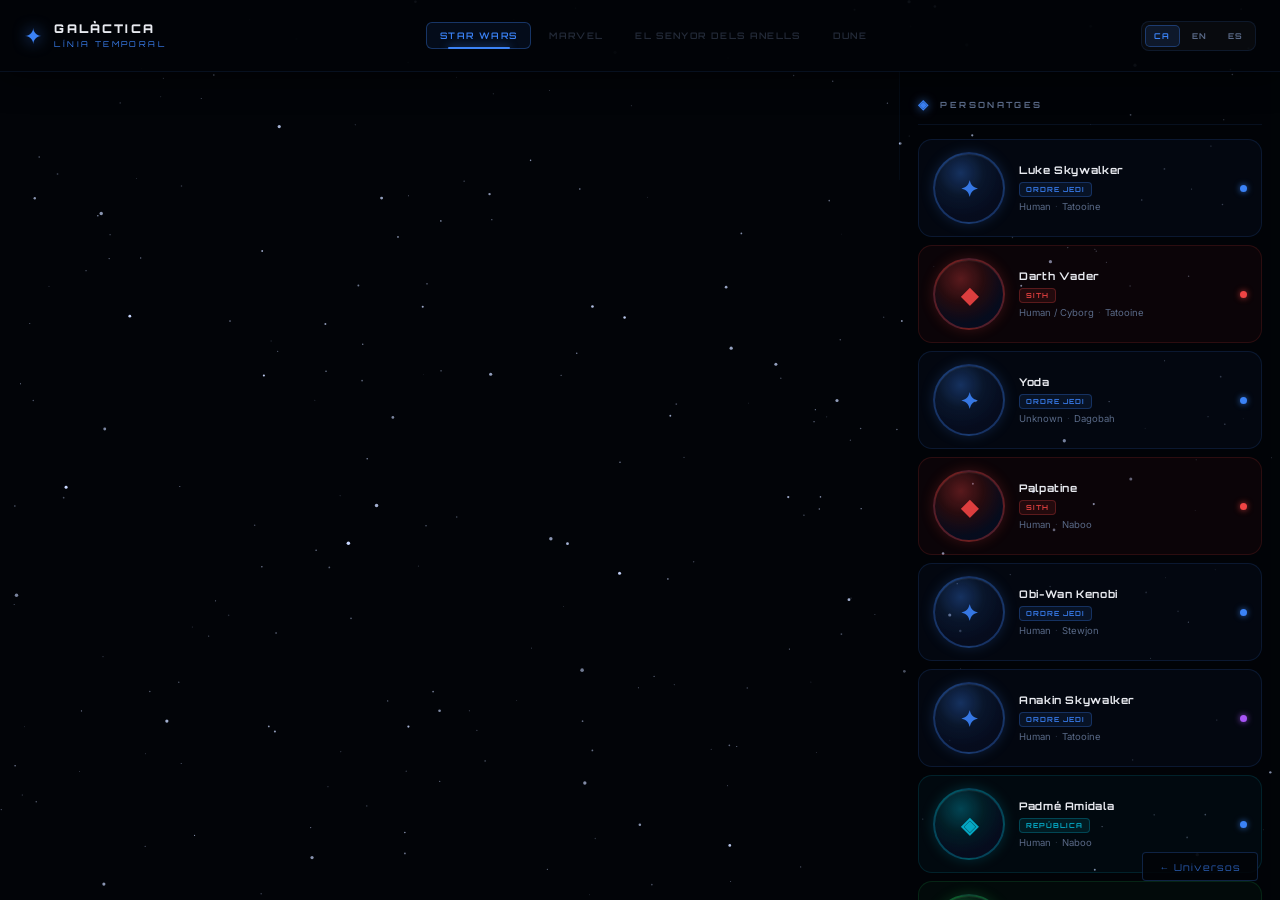
==== star-wars.html @ bd24e584 "Deploy static site with clean repo structure Co-Authored-By: Claude Sonnet 4.6 <noreply@anthropic.co" ====
<!DOCTYPE html>
<html lang="ca">
<head>
  <meta charset="UTF-8" />
  <meta name="viewport" content="width=device-width, initial-scale=1.0" />
  <title>Galàctica — Línia Temporal</title>
  <link rel="preconnect" href="https://fonts.googleapis.com" />
  <link rel="preconnect" href="https://fonts.gstatic.com" crossorigin />
  <link href="https://fonts.googleapis.com/css2?family=Orbitron:wght@400;600;700;900&family=Inter:wght@300;400;500;600&display=swap" rel="stylesheet" />
  <script src="https://cdn.jsdelivr.net/npm/gsap@3.12.5/dist/gsap.min.js"></script>
  <script src="https://cdn.jsdelivr.net/npm/gsap@3.12.5/dist/ScrollTrigger.min.js"></script>
  <link rel="stylesheet" href="styles.css" />
</head>
<body>

  <canvas id="starfield"></canvas>

  <header class="app-header">
    <div class="app-header-inner">
      <div class="app-logo">
        <span class="logo-icon">✦</span>
        <span class="logo-text" id="logoText">GALÀCTICA<br><span class="logo-sub" id="logoSub">LÍNIA TEMPORAL</span></span>
      </div>
      <nav class="tabs-nav" id="tabsNav"></nav>
      <div class="header-controls">
        <div class="lang-switcher" id="langSwitcher"></div>
      </div>
    </div>
  </header>

  <div class="app-layout">

    <main class="timeline-section" id="timelineSection">
      <div class="timeline-wrap" id="timelineWrap"></div>
    </main>

    <aside class="chars-sidebar" id="charsSidebar">
      <h2 class="sidebar-label">
        <span class="sidebar-label-icon">◈</span>
        <span data-i18n="charSectionLabel">Personatges</span>
      </h2>
      <div class="chars-grid" id="characterStrip"></div>
      <p class="char-hint" data-i18n="charHint">Clica un personatge per veure la seva fitxa</p>
    </aside>

  </div>

  <!-- Coming soon overlay -->
  <div class="coming-soon-overlay" id="comingSoonOverlay" style="display:none">
    <div class="coming-soon-inner">
      <div class="death-star-spinner">
        <div class="ds-ring"></div>
        <div class="ds-core"></div>
        <div class="ds-equator"></div>
      </div>
      <p class="coming-soon-text" data-i18n="comingSoon">AVIAT</p>
      <p class="coming-soon-sub" data-i18n="comingSoonSub">Aquest univers encara s'està cartografiant</p>
    </div>
  </div>

  <!-- Character modal -->
  <div class="char-modal" id="charModal" role="dialog" aria-modal="true" aria-label="Character profile">
    <div class="char-modal-inner" id="charModalInner">
      <button class="char-modal-close" id="charModalClose" aria-label="Close">✕</button>
      <div class="char-modal-image" id="charModalImg"></div>
      <div class="char-modal-content">
        <span class="char-modal-faction-badge" id="charModalFaction"></span>
        <h2 class="char-modal-name" id="charModalName"></h2>
        <div class="char-modal-meta">
          <div class="char-modal-meta-item">
            <span class="meta-label" data-i18n="speciesLabel">Espècie</span>
            <span class="meta-value" id="charModalSpecies"></span>
          </div>
          <div class="char-modal-meta-item">
            <span class="meta-label" data-i18n="homeworldLabel">Planeta natal</span>
            <span class="meta-value" id="charModalHomeworld"></span>
          </div>
          <div class="char-modal-meta-item">
            <span class="meta-label" data-i18n="sideLabel">Bàndol</span>
            <span class="meta-value" id="charModalSide"></span>
          </div>
        </div>
        <p class="char-modal-bio" id="charModalBio"></p>
        <div class="char-modal-eras" id="charModalEras"></div>
        <button class="char-modal-filter-btn" id="charModalFilter"></button>
      </div>
    </div>
  </div>

  <a href="index.html" class="back-home-sw-btn">← Universos</a>

  <style>
    .back-home-sw-btn {
      position: fixed;
      bottom: 1.2rem;
      right: 1.4rem;
      z-index: 200;
      padding: 0.45rem 1rem;
      font-family: 'Orbitron', sans-serif;
      font-size: 0.6rem;
      letter-spacing: 0.1em;
      color: rgba(59, 130, 246, 0.7);
      background: rgba(2, 4, 8, 0.88);
      border: 1px solid rgba(59, 130, 246, 0.25);
      border-radius: 4px;
      text-decoration: none;
      transition: color 0.2s, border-color 0.2s;
    }
    .back-home-sw-btn:hover {
      color: rgb(59, 130, 246);
      border-color: rgba(59, 130, 246, 0.55);
    }
  </style>

  <script type="module" src="./src/sw/app.js"></script>
</body>
</html>
---- styles.css ----
/* ============================
   RESET & BASE
   ============================ */
*, *::before, *::after { box-sizing: border-box; margin: 0; padding: 0; }

:root {
  --bg-void: #020408;
  --bg-deep: #060c1a;
  --bg-card: rgba(6, 12, 30, 0.88);
  --ink: #e8eaf0;
  --ink-muted: #5a6a88;

  --glow-jedi-rgb: 59, 130, 246;
  --glow-sith-rgb: 239, 68, 68;

  --font-title: 'Orbitron', 'Segoe UI', sans-serif;
  --font-body:  'Inter', system-ui, sans-serif;

  --card-radius: 16px;
  --gap: 24px;
  --header-h: 72px;
  --sidebar-w: 380px;
}

html { scroll-behavior: smooth; }

body {
  background: var(--bg-void);
  color: var(--ink);
  font-family: var(--font-body);
  min-height: 100vh;
  overflow-x: hidden;
}

/* ============================
   STARFIELD
   ============================ */
#starfield {
  position: fixed; inset: 0; z-index: 0; pointer-events: none;
}

/* ============================
   HEADER
   ============================ */
.app-header {
  position: sticky; top: 0; z-index: 100;
  height: var(--header-h);
  background: rgba(2, 4, 8, 0.82);
  backdrop-filter: blur(20px);
  -webkit-backdrop-filter: blur(20px);
  border-bottom: 1px solid rgba(59, 130, 246, 0.1);
  box-shadow: 0 4px 32px rgba(0,0,0,0.6);
}

.app-header-inner {
  max-width: 1700px; margin: 0 auto;
  height: 100%;
  display: flex; align-items: center; justify-content: space-between;
  padding: 0 var(--gap); gap: 16px;
}

.app-logo { display: flex; align-items: center; gap: 12px; flex-shrink: 0; }

.logo-icon {
  font-size: 22px; color: rgba(var(--glow-jedi-rgb), 1);
  filter: drop-shadow(0 0 8px rgba(var(--glow-jedi-rgb), 0.9));
  animation: logoGlow 3s ease-in-out infinite;
}
@keyframes logoGlow {
  0%, 100% { filter: drop-shadow(0 0 6px rgba(var(--glow-jedi-rgb), 0.8)); }
  50%       { filter: drop-shadow(0 0 18px rgba(var(--glow-jedi-rgb), 1)); }
}

.logo-text {
  font-family: var(--font-title); font-size: 12px;
  font-weight: 900; letter-spacing: 0.18em; line-height: 1.1;
}
.logo-sub {
  font-size: 8px; font-weight: 400; letter-spacing: 0.3em;
  color: rgba(var(--glow-jedi-rgb), 1);
}

/* ============================
   HEADER CONTROLS
   ============================ */
.header-controls { display: flex; align-items: center; gap: 12px; flex-shrink: 0; }

.lang-switcher {
  display: flex; align-items: center; gap: 3px;
  background: rgba(255,255,255,0.03);
  border: 1px solid rgba(59,130,246,0.12);
  border-radius: 8px; padding: 3px;
}

.lang-btn {
  font-family: var(--font-title); font-size: 8px; font-weight: 700;
  letter-spacing: 0.14em; color: var(--ink-muted);
  background: transparent; border: 1px solid transparent;
  border-radius: 5px; padding: 5px 8px;
  cursor: pointer; transition: all 0.2s; outline: none;
}
.lang-btn:hover { color: var(--ink); background: rgba(59,130,246,0.08); }
.lang-btn.active {
  color: rgba(var(--glow-jedi-rgb), 1);
  background: rgba(59,130,246,0.12);
  border-color: rgba(59,130,246,0.35);
}

/* ============================
   TABS NAV
   ============================ */
.tabs-nav {
  display: flex; align-items: center; gap: 4px;
  overflow-x: auto; scrollbar-width: none; flex: 1; justify-content: center;
}
.tabs-nav::-webkit-scrollbar { display: none; }

.tab-btn {
  position: relative;
  font-family: var(--font-title); font-size: 9px; font-weight: 600;
  letter-spacing: 0.15em; text-transform: uppercase;
  color: var(--ink-muted); background: transparent;
  border: 1px solid transparent; border-radius: 6px;
  padding: 7px 13px; cursor: pointer; white-space: nowrap;
  transition: all 0.2s; outline: none;
}
.tab-btn:hover { color: var(--ink); border-color: rgba(59,130,246,0.2); background: rgba(59,130,246,0.05); }
.tab-btn.active {
  color: rgba(var(--glow-jedi-rgb), 1);
  border-color: rgba(59,130,246,0.35); background: rgba(59,130,246,0.08);
}
.tab-btn.active::after {
  content: ''; position: absolute; bottom: -1px; left: 20%; right: 20%;
  height: 2px; background: rgba(var(--glow-jedi-rgb), 1);
  border-radius: 2px;
  box-shadow: 0 0 8px rgba(var(--glow-jedi-rgb), 0.8);
}
.tab-btn.disabled { opacity: 0.38; cursor: not-allowed; }

/* ============================
   APP LAYOUT
   ============================ */
.app-layout {
  position: relative; z-index: 10;
  display: grid;
  grid-template-columns: 1fr var(--sidebar-w);
  align-items: start;
  max-width: 1700px; margin: 0 auto;
  min-height: calc(100vh - var(--header-h));
}

/* ============================
   TIMELINE SECTION (horizontal scroll)
   ============================ */
.timeline-section {
  padding: 48px 0 60px;
  overflow-x: auto; overflow-y: visible;
  border-right: 1px solid rgba(59,130,246,0.06);
  scrollbar-width: thin;
  scrollbar-color: rgba(59,130,246,0.25) transparent;
}
.timeline-section::-webkit-scrollbar { height: 4px; }
.timeline-section::-webkit-scrollbar-track { background: transparent; }
.timeline-section::-webkit-scrollbar-thumb {
  background: rgba(59,130,246,0.25); border-radius: 4px;
}

.timeline-wrap { position: relative; }

/* SVG arch */
.arch-svg { overflow: visible; }

/* Era labels along the arch */
.era-label-h {
  position: absolute;
  font-family: var(--font-title); font-size: 6.5px; font-weight: 700;
  letter-spacing: 0.28em; text-transform: uppercase;
  border: 1px solid; border-radius: 3px; padding: 2px 6px;
  background: rgba(2,4,8,0.85); white-space: nowrap;
  pointer-events: none; z-index: 5;
}

/* Event column */
.event-col { pointer-events: none; }
.event-col .event-card { pointer-events: auto; }
.event-col .event-dot-wrap-h { pointer-events: none; }

.event-col.filtered-out .event-card {
  opacity: 0.1 !important; pointer-events: none;
}

/* ============================
   EVENT CARD (horizontal)
   ============================ */
.event-card {
  position: relative;
  background: var(--bg-card);
  backdrop-filter: blur(14px); -webkit-backdrop-filter: blur(14px);
  border: 1px solid rgba(var(--card-glow-rgb), 0.2);
  border-radius: var(--card-radius);
  overflow: hidden; opacity: 0;
  box-shadow: 0 6px 32px rgba(0,0,0,0.5),
              0 0 20px rgba(var(--card-glow-rgb), 0.06),
              inset 0 1px 0 rgba(255,255,255,0.04);
  transition: border-color 0.3s, box-shadow 0.3s, transform 0.2s;
}
.event-card::before {
  content: ''; position: absolute; top: 0; left: 0; right: 0; height: 1px;
  background: linear-gradient(90deg,
    transparent, rgba(var(--card-glow-rgb), 0.5), transparent);
  z-index: 2;
}
.event-card:hover {
  border-color: rgba(var(--card-glow-rgb), 0.55);
  box-shadow: 0 16px 50px rgba(0,0,0,0.7),
              0 0 48px rgba(var(--card-glow-rgb), 0.22),
              inset 0 1px 0 rgba(255,255,255,0.07);
}

/* Event image */
.event-image {
  width: 100%; overflow: hidden; position: relative;
  background: linear-gradient(135deg,
    rgba(var(--card-glow-rgb), 0.14) 0%,
    rgba(6,12,30,0.96) 100%);
  display: flex; align-items: center; justify-content: center;
}
.event-image-h { height: 180px; }

.event-image img {
  width: 100%; height: 100%; object-fit: cover;
  display: block; transition: transform 0.4s;
}
.event-card:hover .event-image img { transform: scale(1.05); }

.event-image-icon {
  font-size: 38px; opacity: 0.22;
  color: rgb(var(--card-glow-rgb));
  position: absolute;
}
.event-image img:not([style*="display: none"]) ~ .event-image-icon { display: none; }

.event-image::after {
  content: ''; position: absolute; bottom: 0; left: 0; right: 0;
  height: 70px;
  background: linear-gradient(transparent, var(--bg-card));
  pointer-events: none;
  z-index: 2;
}

/* ── Scan-line shimmer (added via JS class) ── */
@keyframes shimmerScan {
  0%   { transform: translateX(-120%) skewX(-18deg); }
  100% { transform: translateX(220%)  skewX(-18deg); }
}

.event-card.shimmer::after {
  content: '';
  position: absolute;
  inset: 0;
  background: linear-gradient(
    105deg,
    transparent 35%,
    rgba(255,255,255,0.055) 50%,
    transparent 65%
  );
  animation: shimmerScan 0.55s ease forwards;
  pointer-events: none;
  z-index: 4;
  border-radius: inherit;
}

.event-card-body { padding: 14px 16px 18px; }

/* Year overlaid on the image */
.event-image-overlay {
  position: absolute;
  bottom: 10px; left: 14px;
  z-index: 3;
}
.event-year-overlay {
  font-family: var(--font-title); font-size: 11px; font-weight: 900;
  letter-spacing: 0.14em;
  color: rgb(var(--card-glow-rgb));
  text-shadow: 0 0 12px rgba(var(--card-glow-rgb), 0.8),
               0 2px 8px rgba(0,0,0,0.9);
}

.event-card-header {
  display: flex; align-items: flex-start;
  justify-content: space-between; margin-bottom: 8px; gap: 8px;
}
.era-badge {
  font-family: var(--font-title); font-size: 7px; font-weight: 600;
  letter-spacing: 0.12em; text-transform: uppercase;
  color: rgba(var(--card-glow-rgb), 0.82);
  background: rgba(var(--card-glow-rgb), 0.1);
  border: 1px solid rgba(var(--card-glow-rgb), 0.25);
  border-radius: 4px; padding: 3px 7px; white-space: nowrap; flex-shrink: 0;
}
.event-title {
  font-family: var(--font-title); font-size: 13px; font-weight: 800;
  letter-spacing: 0.05em; color: var(--ink);
  margin-bottom: 0; line-height: 1.25; flex: 1;
}
.event-desc {
  font-size: 11.5px; line-height: 1.68;
  color: rgba(232,234,240,0.62);
  margin-bottom: 12px;
}

/* Faction bar */
.event-faction-bar {
  display: flex; align-items: center; gap: 8px;
  border: 1px solid; border-radius: 6px;
  padding: 6px 10px; margin-bottom: 12px;
}
.event-faction-dot {
  width: 7px; height: 7px; border-radius: 50%; flex-shrink: 0;
}
.event-faction-label {
  font-family: var(--font-title); font-size: 8px; font-weight: 700;
  letter-spacing: 0.14em; text-transform: uppercase;
}

/* Character avatars row */
.event-char-avatars {
  display: flex; gap: 6px; flex-wrap: wrap; align-items: center;
}

.card-char-avatar {
  width: 36px; height: 36px; border-radius: 50%;
  border: 1.5px solid rgba(var(--char-glow-rgb), 0.5);
  background: radial-gradient(circle at 38% 28%,
    rgba(var(--char-glow-rgb), 0.35),
    rgba(6,12,30,0.96) 70%);
  display: flex; align-items: center; justify-content: center;
  font-size: 13px;
  overflow: hidden; flex-shrink: 0;
  box-shadow: 0 0 8px rgba(var(--char-glow-rgb), 0.3);
  transition: transform 0.2s, box-shadow 0.2s;
  cursor: default;
  position: relative;
}
.card-char-avatar:hover {
  transform: scale(1.18) translateY(-2px);
  box-shadow: 0 0 14px rgba(var(--char-glow-rgb), 0.7);
  z-index: 2;
}
.card-char-avatar img {
  width: 100%; height: 100%;
  object-fit: cover; object-position: top center;
  border-radius: 50%; display: block;
}
.card-char-avatar img:not([style*="display: none"]) ~ .card-char-icon { display: none; }
.card-char-icon { position: absolute; }

/* Dot */
.event-dot {
  width: 13px; height: 13px; border-radius: 50%;
  background: rgb(var(--card-glow-rgb));
  box-shadow: 0 0 10px rgba(var(--card-glow-rgb), 0.9),
              0 0 20px rgba(var(--card-glow-rgb), 0.4);
  opacity: 0; transform: scale(0);
}
.event-dot-ring {
  position: absolute; top: 50%; left: 50%;
  transform: translate(-50%, -50%);
  width: 26px; height: 26px; border-radius: 50%;
  border: 1px solid rgba(var(--card-glow-rgb), 0.4);
  pointer-events: none;
}
.event-dot-wrap-h {
  width: 13px; height: 13px;
}

/* ============================
   CHARACTERS SIDEBAR
   ============================ */
.chars-sidebar {
  position: sticky; top: var(--header-h);
  height: calc(100vh - var(--header-h));
  overflow-y: auto; padding: 24px 18px 40px;
  display: flex; flex-direction: column; gap: 14px;
  scrollbar-width: thin;
  scrollbar-color: rgba(59,130,246,0.18) transparent;
  background: rgba(2,4,8,0.35);
}
.chars-sidebar::-webkit-scrollbar { width: 3px; }
.chars-sidebar::-webkit-scrollbar-track { background: transparent; }
.chars-sidebar::-webkit-scrollbar-thumb { background: rgba(59,130,246,0.18); border-radius: 3px; }

.sidebar-label {
  display: flex; align-items: center; gap: 10px;
  font-family: var(--font-title); font-size: 8.5px; font-weight: 700;
  letter-spacing: 0.28em; text-transform: uppercase; color: var(--ink-muted);
  padding-bottom: 12px; border-bottom: 1px solid rgba(59,130,246,0.1);
  flex-shrink: 0;
}
.sidebar-label-icon {
  color: rgba(var(--glow-jedi-rgb), 1); font-size: 13px;
  filter: drop-shadow(0 0 5px rgba(var(--glow-jedi-rgb), 0.8));
}

.chars-grid {
  display: flex; flex-direction: column;
  gap: 8px; flex: 1;
}

.char-hint {
  font-size: 9px; color: var(--ink-muted); letter-spacing: 0.07em;
  text-align: center; opacity: 0.55; line-height: 1.5; flex-shrink: 0;
}

/* ============================
   CHARACTER CARDS (horizontal layout)
   ============================ */
.chars-grid {
  display: flex;
  flex-direction: column;
  gap: 8px;
}

.char-card {
  position: relative;
  display: flex; flex-direction: row; align-items: center; gap: 14px;
  cursor: pointer; padding: 12px 14px;
  border-radius: 14px;
  border: 1px solid rgba(var(--char-glow-rgb), 0.14);
  background: rgba(var(--char-glow-rgb), 0.04);
  transition: border-color 0.25s, background 0.25s, transform 0.2s, box-shadow 0.25s;
  min-height: 88px;
}
.char-card:hover {
  border-color: rgba(var(--char-glow-rgb), 0.42);
  background: rgba(var(--char-glow-rgb), 0.09);
  transform: translateX(4px);
  box-shadow: -4px 0 20px rgba(var(--char-glow-rgb), 0.12);
}
.char-card.selected {
  border-color: rgba(var(--char-glow-rgb), 0.72);
  background: rgba(var(--char-glow-rgb), 0.12);
  box-shadow: 0 0 20px rgba(var(--char-glow-rgb), 0.16),
              inset 0 0 16px rgba(var(--char-glow-rgb), 0.06);
}

/* Portrait */
.char-portrait {
  position: relative;
  width: 72px; height: 72px; border-radius: 50%;
  border: 2px solid rgba(var(--char-glow-rgb), 0.32);
  background: radial-gradient(circle at 38% 28%,
    rgba(var(--char-glow-rgb), 0.35) 0%,
    rgba(var(--char-glow-rgb), 0.12) 35%,
    rgba(6,12,30,0.97) 70%);
  display: flex; align-items: center; justify-content: center;
  font-family: var(--font-title); font-size: 22px; font-weight: 700;
  color: rgba(var(--char-glow-rgb), 0.9);
  transition: border-color 0.3s, box-shadow 0.3s;
  box-shadow: 0 0 14px rgba(var(--char-glow-rgb), 0.2),
              inset 0 1px 0 rgba(255,255,255,0.06);
  overflow: hidden; flex-shrink: 0;
}
.char-portrait img {
  width: 100%; height: 100%;
  object-fit: cover; object-position: top center;
  border-radius: 50%; display: block;
}
.char-portrait img:not([style*="display: none"]) ~ .char-icon-fallback { display: none; }
.char-icon-fallback { position: absolute; }

.char-card.selected .char-portrait {
  border-color: rgba(var(--char-glow-rgb), 0.92);
  box-shadow: 0 0 20px rgba(var(--char-glow-rgb), 0.55),
              0 0 40px rgba(var(--char-glow-rgb), 0.22);
}

/* Info block */
.char-info {
  flex: 1; min-width: 0;
  display: flex; flex-direction: column; gap: 4px;
}

.char-name {
  font-family: var(--font-title); font-size: 10.5px; font-weight: 700;
  letter-spacing: 0.06em; color: var(--ink);
  line-height: 1.25; white-space: nowrap;
  overflow: hidden; text-overflow: ellipsis;
  transition: color 0.2s;
}
.char-card.selected .char-name { color: #fff; }

.char-faction-badge {
  display: inline-block;
  font-family: var(--font-title); font-size: 7px; font-weight: 700;
  letter-spacing: 0.14em; text-transform: uppercase;
  color: rgba(var(--char-glow-rgb), 0.9);
  background: rgba(var(--char-glow-rgb), 0.1);
  border: 1px solid rgba(var(--char-glow-rgb), 0.28);
  border-radius: 4px; padding: 2px 6px;
  width: fit-content;
}

.char-meta {
  font-size: 9.5px; color: var(--ink-muted);
  display: flex; gap: 4px; align-items: center; flex-wrap: wrap;
}
.char-meta-sep { opacity: 0.4; }

/* Side pip (light/dark indicator) */
.char-side-pip {
  width: 7px; height: 7px; border-radius: 50%;
  flex-shrink: 0;
}

.char-selected-ring {
  position: absolute; inset: -3px; border-radius: 16px;
  border: 1.5px solid rgb(var(--char-glow-rgb));
  opacity: 0; pointer-events: none; transition: opacity 0.3s;
  animation: ringPulse 2.2s ease-in-out infinite;
}
.char-card.selected .char-selected-ring { opacity: 1; }
@keyframes ringPulse {
  0%, 100% { opacity: 0.7; }
  50%       { opacity: 0.3; }
}

/* ============================
   CHARACTER MODAL
   ============================ */
.char-modal {
  position: fixed; inset: 0; z-index: 200;
  background: rgba(2, 4, 8, 0.88);
  backdrop-filter: blur(14px); -webkit-backdrop-filter: blur(14px);
  display: none; align-items: center; justify-content: center;
  padding: 20px;
}
.char-modal.open { display: flex; }

.char-modal-inner {
  position: relative;
  background: rgba(5, 10, 28, 0.97);
  border: 1px solid rgba(var(--modal-glow-rgb), 0.28);
  border-radius: 20px;
  max-width: 540px; width: 100%;
  overflow: hidden;
  box-shadow: 0 0 60px rgba(var(--modal-glow-rgb), 0.14),
              0 24px 64px rgba(0,0,0,0.85);
}

.char-modal-close {
  position: absolute; top: 14px; right: 14px; z-index: 10;
  background: rgba(255,255,255,0.07);
  border: 1px solid rgba(255,255,255,0.1);
  border-radius: 50%; width: 34px; height: 34px;
  color: var(--ink-muted); font-size: 13px; cursor: pointer;
  display: flex; align-items: center; justify-content: center;
  transition: background 0.2s, color 0.2s;
}
.char-modal-close:hover { background: rgba(255,255,255,0.13); color: var(--ink); }

/* Modal image */
.char-modal-image {
  width: 100%; height: 220px; position: relative;
  background: radial-gradient(circle at 50% 20%,
    rgba(var(--modal-glow-rgb), 0.18),
    rgba(5,10,28,0.97) 70%);
  display: flex; align-items: center; justify-content: center; overflow: hidden;
}
.char-modal-image img {
  width: 100%; height: 100%;
  object-fit: cover; object-position: top center;
}
.char-modal-image::after {
  content: ''; position: absolute; bottom: 0; left: 0; right: 0;
  height: 80px;
  background: linear-gradient(transparent, rgba(5,10,28,0.97));
}
.modal-img-icon {
  font-size: 60px; opacity: 0.28; color: rgb(var(--modal-glow-rgb));
}

/* Modal content */
.char-modal-content { padding: 18px 26px 26px; }

.char-modal-faction-badge {
  display: inline-block;
  font-family: var(--font-title); font-size: 7.5px; font-weight: 700;
  letter-spacing: 0.22em; text-transform: uppercase;
  color: rgb(var(--modal-glow-rgb));
  background: rgba(var(--modal-glow-rgb), 0.1);
  border: 1px solid rgba(var(--modal-glow-rgb), 0.3);
  border-radius: 4px; padding: 3px 9px; margin-bottom: 9px;
}

.char-modal-name {
  font-family: var(--font-title); font-size: 20px; font-weight: 900;
  letter-spacing: 0.05em; color: var(--ink); margin-bottom: 14px;
  text-shadow: 0 0 28px rgba(var(--modal-glow-rgb), 0.3);
}

.char-modal-meta {
  display: flex; gap: 20px; flex-wrap: wrap; margin-bottom: 14px;
}
.char-modal-meta-item { display: flex; flex-direction: column; gap: 2px; }

.meta-label {
  font-family: var(--font-title); font-size: 7px; font-weight: 600;
  letter-spacing: 0.2em; color: var(--ink-muted); text-transform: uppercase;
}
.meta-value { font-size: 12px; color: var(--ink); font-weight: 500; }

.char-modal-bio {
  font-size: 12.5px; line-height: 1.7;
  color: rgba(232,234,240,0.65); margin-bottom: 18px;
}

.char-modal-eras { display: flex; flex-wrap: wrap; gap: 6px; margin-bottom: 18px; }

.modal-era-badge {
  font-family: var(--font-title); font-size: 7.5px; font-weight: 600;
  letter-spacing: 0.12em; text-transform: uppercase;
  border: 1px solid; border-radius: 4px; padding: 3px 8px;
}

.char-modal-filter-btn {
  width: 100%; padding: 11px;
  background: rgba(var(--modal-glow-rgb), 0.1);
  border: 1px solid rgba(var(--modal-glow-rgb), 0.38);
  border-radius: 8px;
  color: rgb(var(--modal-glow-rgb));
  font-family: var(--font-title); font-size: 9px; font-weight: 700;
  letter-spacing: 0.2em; text-transform: uppercase;
  cursor: pointer; transition: background 0.2s, box-shadow 0.2s;
}
.char-modal-filter-btn:hover,
.char-modal-filter-btn.active {
  background: rgba(var(--modal-glow-rgb), 0.2);
  box-shadow: 0 0 18px rgba(var(--modal-glow-rgb), 0.2);
}

/* ============================
   COMING SOON
   ============================ */
.coming-soon-overlay {
  position: fixed; inset: var(--header-h) 0 0; z-index: 50;
  background: rgba(2,4,8,0.92); backdrop-filter: blur(10px);
  display: flex; align-items: center; justify-content: center;
}
.coming-soon-inner { text-align: center; display: flex; flex-direction: column; align-items: center; gap: 22px; }
.death-star-spinner { position: relative; width: 90px; height: 90px; }
.ds-ring { position: absolute; inset: 0; border-radius: 50%; border: 3px solid rgba(168,85,247,0.3); border-top-color: rgba(168,85,247,0.9); animation: spin 2s linear infinite; }
.ds-core { position: absolute; inset: 18px; border-radius: 50%; background: radial-gradient(circle, rgba(168,85,247,0.2), transparent 70%); border: 1px solid rgba(168,85,247,0.2); }
.ds-equator { position: absolute; top: 50%; left: 10%; right: 10%; height: 1px; background: rgba(168,85,247,0.4); transform: translateY(-50%); }
@keyframes spin { to { transform: rotate(360deg); } }
.coming-soon-text { font-family: var(--font-title); font-size: 18px; font-weight: 700; letter-spacing: 0.4em; color: rgba(168,85,247,0.9); text-shadow: 0 0 28px rgba(168,85,247,0.5); }
.coming-soon-sub { font-size: 12px; color: var(--ink-muted); letter-spacing: 0.1em; }

/* ============================
   SCROLLBAR
   ============================ */
::-webkit-scrollbar { width: 4px; height: 4px; }
::-webkit-scrollbar-track { background: var(--bg-void); }
::-webkit-scrollbar-thumb { background: rgba(59,130,246,0.22); border-radius: 4px; }
::-webkit-scrollbar-thumb:hover { background: rgba(59,130,246,0.42); }

/* ============================
   MOBILE
   ============================ */
@media (max-width: 760px) {
  :root { --header-h: 60px; --sidebar-w: 100%; }

  .app-layout { grid-template-columns: 1fr; }

  .chars-sidebar {
    position: static; height: auto; max-height: 300px;
    order: -1; border-bottom: 1px solid rgba(59,130,246,0.08);
  }
  .chars-grid { flex-direction: row; flex-wrap: wrap; }
  .char-card { flex: 1 1 calc(50% - 4px); min-width: 160px; }

  .timeline-section { padding: 32px 0 48px; }
  .tabs-nav { display: none; }
}
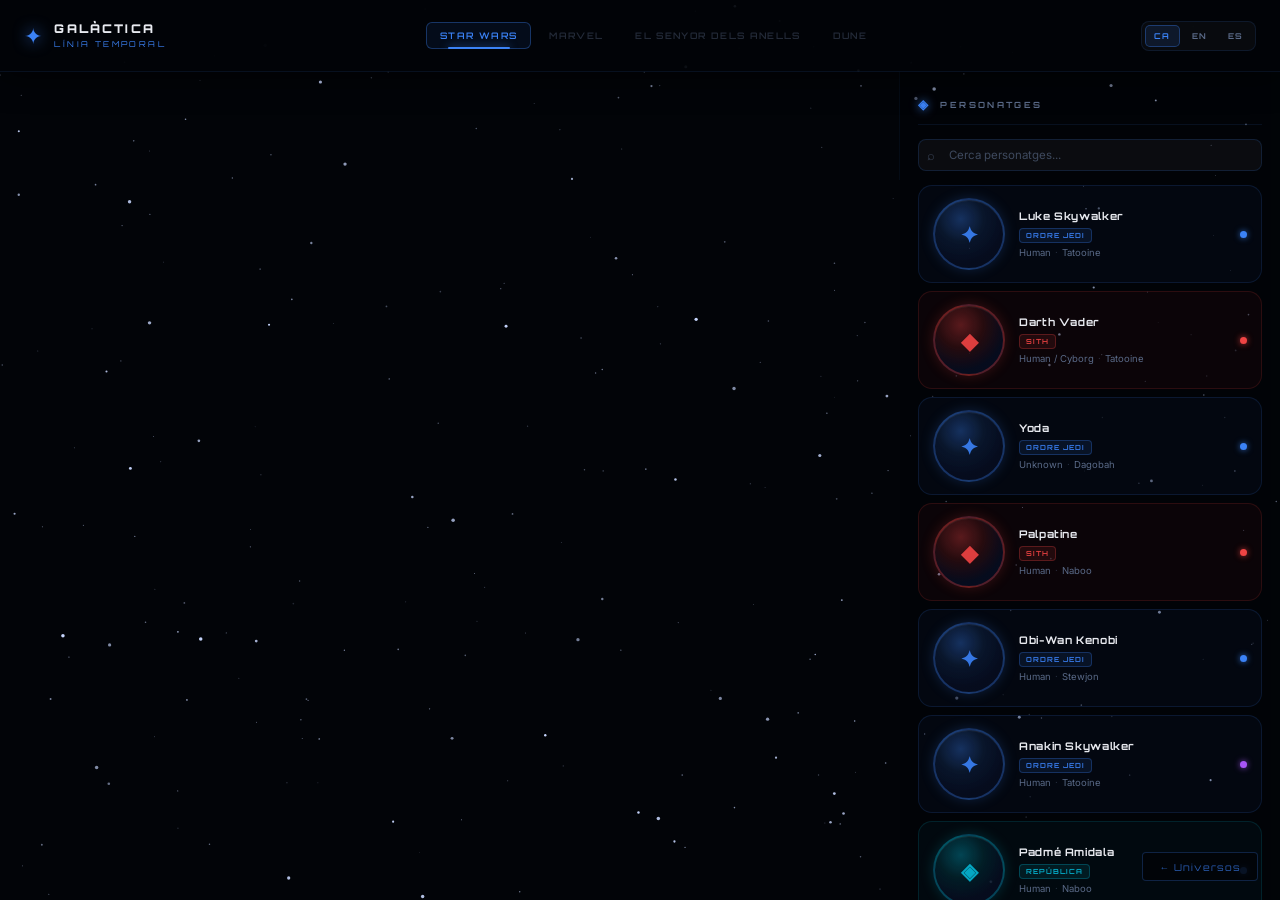
==== commit 425a91e4: "Add responsive design for all screen sizes + character search - Full responsive layout: tablet (≤110" ====
--- a/star-wars.html
+++ b/star-wars.html
@@ -39,6 +39,14 @@
         <span class="sidebar-label-icon">◈</span>
         <span data-i18n="charSectionLabel">Personatges</span>
       </h2>
+      <div class="sidebar-search">
+        <span class="sidebar-search-icon">⌕</span>
+        <input type="text" id="charSearch" class="sidebar-search-input"
+               data-i18n-placeholder="searchPlaceholder"
+               placeholder="Cerca personatges..." autocomplete="off" />
+        <button class="sidebar-search-clear" id="charSearchClear" aria-label="Clear search">✕</button>
+      </div>
+      <p class="sidebar-no-results" id="charNoResults" data-i18n="searchNoResults">Cap personatge trobat</p>
       <div class="chars-grid" id="characterStrip"></div>
       <p class="char-hint" data-i18n="charHint">Clica un personatge per veure la seva fitxa</p>
     </aside>
--- a/styles.css
+++ b/styles.css
@@ -657,6 +657,64 @@
 .coming-soon-sub { font-size: 12px; color: var(--ink-muted); letter-spacing: 0.1em; }
 
 /* ============================
+   SIDEBAR SEARCH
+   ============================ */
+.sidebar-search {
+  position: relative;
+  flex-shrink: 0;
+}
+
+.sidebar-search-input {
+  width: 100%;
+  padding: 8px 30px 8px 30px;
+  background: rgba(255,255,255,0.04);
+  border: 1px solid rgba(59,130,246,0.16);
+  border-radius: 8px;
+  color: var(--ink);
+  font-family: var(--font-body);
+  font-size: 11.5px;
+  outline: none;
+  transition: border-color 0.2s, box-shadow 0.2s, background 0.2s;
+  -webkit-appearance: none;
+}
+.sidebar-search-input::placeholder {
+  color: var(--ink-muted);
+  opacity: 0.65;
+}
+.sidebar-search-input:focus {
+  border-color: rgba(59,130,246,0.48);
+  box-shadow: 0 0 14px rgba(59,130,246,0.1);
+  background: rgba(255,255,255,0.06);
+}
+
+.sidebar-search-icon {
+  position: absolute; left: 9px; top: 50%;
+  transform: translateY(-50%);
+  color: var(--ink-muted); font-size: 13px;
+  pointer-events: none; opacity: 0.6;
+}
+
+.sidebar-search-clear {
+  position: absolute; right: 7px; top: 50%;
+  transform: translateY(-50%);
+  background: none; border: none;
+  color: var(--ink-muted); font-size: 12px;
+  cursor: pointer; padding: 2px 4px;
+  display: none; opacity: 0.55;
+  transition: opacity 0.15s; line-height: 1;
+}
+.sidebar-search-clear:hover { opacity: 1; }
+.sidebar-search-clear.visible { display: block; }
+
+.sidebar-no-results {
+  font-size: 10.5px; color: var(--ink-muted);
+  text-align: center; padding: 14px 0;
+  display: none; letter-spacing: 0.06em;
+  opacity: 0.7;
+}
+.sidebar-no-results.visible { display: block; }
+
+/* ============================
    SCROLLBAR
    ============================ */
 ::-webkit-scrollbar { width: 4px; height: 4px; }
@@ -665,20 +723,124 @@
 ::-webkit-scrollbar-thumb:hover { background: rgba(59,130,246,0.42); }
 
 /* ============================
-   MOBILE
-   ============================ */
-@media (max-width: 760px) {
-  :root { --header-h: 60px; --sidebar-w: 100%; }
-
+   TABLET (769px – 1100px)
+   ============================ */
+@media (max-width: 1100px) and (min-width: 769px) {
+  :root { --sidebar-w: 300px; }
+
+  .chars-sidebar { padding: 18px 14px 32px; gap: 10px; }
+  .char-card { min-height: 78px; gap: 10px; padding: 10px 12px; }
+  .char-portrait { width: 58px; height: 58px; font-size: 18px; }
+  .char-name { font-size: 10px; }
+}
+
+/* ============================
+   MOBILE (≤ 768px)
+   ============================ */
+@media (max-width: 768px) {
+  :root {
+    --header-h: 100px;
+    --sidebar-w: 100%;
+  }
+
+  /* ── Header: 2-row layout ── */
+  .app-header { height: auto; }
+  .app-header-inner {
+    flex-wrap: wrap;
+    height: auto;
+    min-height: 56px;
+    padding: 10px 16px 0;
+    gap: 0;
+    align-items: center;
+  }
+  .app-logo { order: 1; flex: 1; min-width: 0; }
+  .header-controls { order: 2; flex-shrink: 0; }
+
+  /* Tabs: full-width second row */
+  .tabs-nav {
+    display: flex;
+    order: 3;
+    flex: 0 0 100%;
+    width: 100%;
+    justify-content: flex-start;
+    padding: 7px 0 9px;
+    margin-top: 6px;
+    border-top: 1px solid rgba(59,130,246,0.07);
+    gap: 3px;
+  }
+  .tab-btn { font-size: 8px; padding: 6px 10px; }
+  .lang-btn { font-size: 7.5px; padding: 4px 6px; }
+
+  /* ── Layout ── */
   .app-layout { grid-template-columns: 1fr; }
 
+  /* ── Sidebar ── */
   .chars-sidebar {
-    position: static; height: auto; max-height: 300px;
-    order: -1; border-bottom: 1px solid rgba(59,130,246,0.08);
+    position: static;
+    height: auto;
+    max-height: 310px;
+    overflow-y: auto;
+    order: -1;
+    padding: 14px 14px 16px;
+    gap: 10px;
+    border-right: none;
+    border-bottom: 1px solid rgba(59,130,246,0.08);
   }
-  .chars-grid { flex-direction: row; flex-wrap: wrap; }
-  .char-card { flex: 1 1 calc(50% - 4px); min-width: 160px; }
-
-  .timeline-section { padding: 32px 0 48px; }
-  .tabs-nav { display: none; }
-}
+  .sidebar-label { padding-bottom: 8px; }
+
+  .chars-grid {
+    flex-direction: row;
+    flex-wrap: wrap;
+    gap: 6px;
+  }
+  .char-card {
+    flex: 1 1 calc(50% - 3px);
+    min-width: 150px;
+    min-height: 72px;
+    padding: 10px 10px;
+    gap: 10px;
+  }
+  .char-portrait { width: 52px; height: 52px; font-size: 17px; }
+  .char-name { font-size: 9.5px; }
+  .char-faction-badge { font-size: 6.5px; }
+  .char-meta { font-size: 8.5px; }
+
+  /* ── Timeline ── */
+  .timeline-section { padding: 28px 0 44px; }
+
+  /* ── Modal ── */
+  .char-modal { padding: 12px; }
+  .char-modal-inner { border-radius: 16px; }
+  .char-modal-image { height: 180px; }
+  .char-modal-content { padding: 14px 18px 20px; }
+  .char-modal-name { font-size: 16px; }
+  .char-modal-meta { gap: 14px; }
+}
+
+/* ============================
+   SMALL MOBILE (≤ 480px)
+   ============================ */
+@media (max-width: 480px) {
+  :root { --header-h: 96px; }
+
+  .logo-text { font-size: 10.5px; }
+  .logo-sub { font-size: 7px; }
+  .lang-btn { font-size: 7px; padding: 4px 5px; }
+  .tab-btn { font-size: 7.5px; padding: 5px 8px; }
+
+  .chars-sidebar { max-height: 280px; padding: 12px 12px 14px; }
+  .char-card {
+    flex: 1 1 calc(50% - 3px);
+    min-width: 130px;
+    padding: 8px;
+    gap: 8px;
+  }
+  .char-portrait { width: 46px; height: 46px; font-size: 15px; }
+  .char-name { font-size: 9px; }
+  .char-meta { display: none; }
+
+  .sidebar-search-input { font-size: 11px; }
+
+  .char-modal-name { font-size: 14px; }
+  .char-modal-content { padding: 12px 14px 16px; }
+}
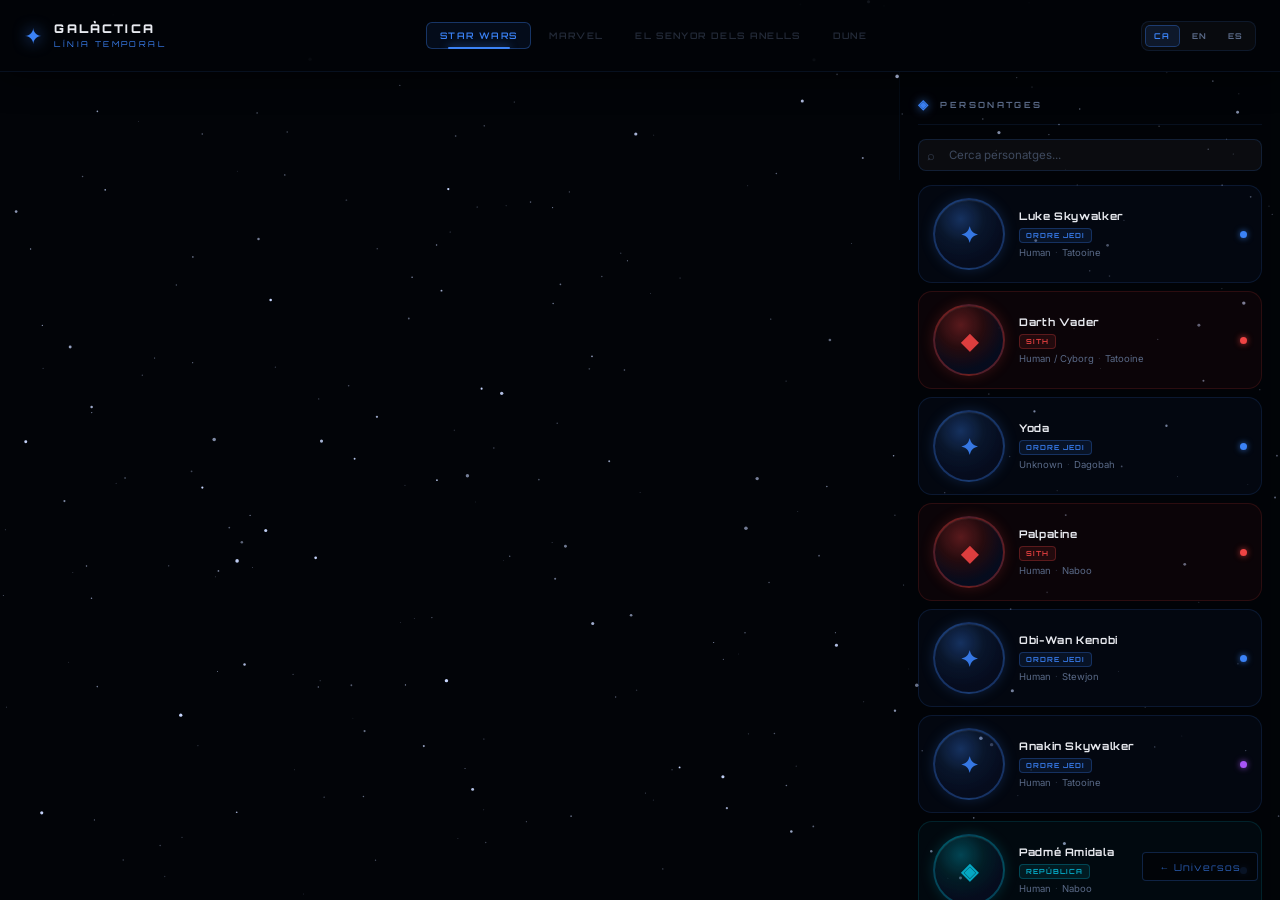
==== commit 4b177285: "Mobile: bottom sheet carousel + FAB toggle for characters Replace static stacked sidebar with a slid" ====
--- a/star-wars.html
+++ b/star-wars.html
@@ -95,6 +95,14 @@
     </div>
   </div>
 
+  <!-- Mobile characters toggle (FAB) -->
+  <button class="chars-mobile-toggle" id="charsMobileToggle" aria-expanded="false" aria-controls="charsSidebar">
+    <span class="chars-toggle-icon">◈</span>
+    <span data-i18n="charSectionLabel">Personatges</span>
+    <span class="chars-toggle-arrow">↑</span>
+  </button>
+  <div class="chars-mobile-backdrop" id="charsMobileBackdrop"></div>
+
   <a href="index.html" class="back-home-sw-btn">← Universos</a>
 
   <style>
--- a/styles.css
+++ b/styles.css
@@ -722,6 +722,10 @@
 ::-webkit-scrollbar-thumb { background: rgba(59,130,246,0.22); border-radius: 4px; }
 ::-webkit-scrollbar-thumb:hover { background: rgba(59,130,246,0.42); }
 
+/* Mobile-only elements: hidden by default on desktop */
+.chars-mobile-toggle   { display: none; }
+.chars-mobile-backdrop { display: none; }
+
 /* ============================
    TABLET (769px – 1100px)
    ============================ */
@@ -740,7 +744,6 @@
 @media (max-width: 768px) {
   :root {
     --header-h: 100px;
-    --sidebar-w: 100%;
   }
 
   /* ── Header: 2-row layout ── */
@@ -771,39 +774,128 @@
   .tab-btn { font-size: 8px; padding: 6px 10px; }
   .lang-btn { font-size: 7.5px; padding: 4px 6px; }
 
-  /* ── Layout ── */
+  /* ── Layout: sidebar out of flow ── */
   .app-layout { grid-template-columns: 1fr; }
 
-  /* ── Sidebar ── */
+  /* ── Sidebar: bottom sheet ── */
   .chars-sidebar {
-    position: static;
+    position: fixed;
+    bottom: 0; left: 0; right: 0;
+    top: auto;
     height: auto;
-    max-height: 310px;
+    max-height: 60vh;
+    z-index: 55;
     overflow-y: auto;
-    order: -1;
-    padding: 14px 14px 16px;
+    padding: 6px 16px 5.5rem;
     gap: 10px;
     border-right: none;
-    border-bottom: 1px solid rgba(59,130,246,0.08);
-  }
-  .sidebar-label { padding-bottom: 8px; }
-
+    border-top: 1px solid rgba(59,130,246,0.2);
+    border-radius: 20px 20px 0 0;
+    background: rgba(2,4,8,0.97);
+    backdrop-filter: blur(28px);
+    -webkit-backdrop-filter: blur(28px);
+    transform: translateY(105%);
+    transition: transform 0.38s cubic-bezier(0.32, 0.72, 0, 1);
+    will-change: transform;
+  }
+  .chars-sidebar::before {
+    content: '';
+    display: block;
+    width: 36px; height: 4px;
+    background: rgba(255,255,255,0.1);
+    border-radius: 2px;
+    margin: 0 auto 8px;
+    flex-shrink: 0;
+  }
+  .chars-sidebar.mobile-open { transform: translateY(0); }
+  .sidebar-label { padding-bottom: 6px; }
+
+  /* ── Carousel ── */
   .chars-grid {
     flex-direction: row;
-    flex-wrap: wrap;
-    gap: 6px;
-  }
+    flex-wrap: nowrap;
+    overflow-x: auto;
+    overflow-y: hidden;
+    padding-bottom: 4px;
+    gap: 8px;
+    scrollbar-width: none;
+    -webkit-overflow-scrolling: touch;
+  }
+  .chars-grid::-webkit-scrollbar { display: none; }
+
   .char-card {
-    flex: 1 1 calc(50% - 3px);
-    min-width: 150px;
-    min-height: 72px;
-    padding: 10px 10px;
-    gap: 10px;
-  }
-  .char-portrait { width: 52px; height: 52px; font-size: 17px; }
-  .char-name { font-size: 9.5px; }
-  .char-faction-badge { font-size: 6.5px; }
-  .char-meta { font-size: 8.5px; }
+    flex: 0 0 115px;
+    min-width: 115px;
+    flex-direction: column;
+    align-items: center;
+    text-align: center;
+    padding: 12px 8px 10px;
+    gap: 7px;
+    min-height: auto;
+  }
+  .char-card:hover { transform: translateY(-3px); box-shadow: 0 8px 24px rgba(0,0,0,0.5); }
+  .char-portrait  { width: 54px; height: 54px; font-size: 18px; flex-shrink: 0; }
+  .char-info      { align-items: center; gap: 4px; }
+  .char-name      { font-size: 9px; white-space: normal; text-align: center; line-height: 1.3; overflow: visible; text-overflow: clip; }
+  .char-faction-badge { font-size: 6px; }
+  .char-meta      { display: none; }
+  .char-side-pip  { display: none; }
+  .char-selected-ring { border-radius: 14px; }
+
+  /* ── FAB toggle button ── */
+  .chars-mobile-toggle {
+    display: flex;
+    align-items: center;
+    gap: 8px;
+    position: fixed;
+    bottom: 1.3rem;
+    left: 50%;
+    transform: translateX(-50%);
+    z-index: 60;
+    padding: 10px 22px;
+    background: rgba(2,4,8,0.92);
+    border: 1px solid rgba(59,130,246,0.38);
+    border-radius: 24px;
+    color: rgba(59,130,246,0.92);
+    font-family: var(--font-title);
+    font-size: 8.5px;
+    font-weight: 700;
+    letter-spacing: 0.16em;
+    text-transform: uppercase;
+    cursor: pointer;
+    backdrop-filter: blur(12px);
+    -webkit-backdrop-filter: blur(12px);
+    box-shadow: 0 4px 20px rgba(0,0,0,0.6), 0 0 16px rgba(59,130,246,0.12);
+    transition: all 0.22s;
+    white-space: nowrap;
+  }
+  .chars-mobile-toggle:hover {
+    border-color: rgba(59,130,246,0.65);
+    box-shadow: 0 4px 24px rgba(0,0,0,0.7), 0 0 24px rgba(59,130,246,0.22);
+  }
+  .chars-mobile-toggle.open {
+    background: rgba(59,130,246,0.14);
+    border-color: rgba(59,130,246,0.6);
+  }
+  .chars-toggle-icon { font-size: 13px; transition: transform 0.3s; }
+  .chars-mobile-toggle.open .chars-toggle-icon { transform: rotate(45deg); }
+  .chars-toggle-arrow { font-size: 9px; transition: transform 0.3s; }
+  .chars-mobile-toggle.open .chars-toggle-arrow { transform: rotate(180deg); }
+
+  /* ── Backdrop ── */
+  .chars-mobile-backdrop {
+    display: block;
+    position: fixed;
+    inset: 0;
+    z-index: 54;
+    background: rgba(0,0,0,0.52);
+    backdrop-filter: blur(3px);
+    -webkit-backdrop-filter: blur(3px);
+    opacity: 0;
+    pointer-events: none;
+    transition: opacity 0.3s;
+  }
+  .chars-mobile-backdrop.visible { opacity: 1; pointer-events: auto; }
 
   /* ── Timeline ── */
   .timeline-section { padding: 28px 0 44px; }
@@ -824,20 +916,14 @@
   :root { --header-h: 96px; }
 
   .logo-text { font-size: 10.5px; }
-  .logo-sub { font-size: 7px; }
-  .lang-btn { font-size: 7px; padding: 4px 5px; }
-  .tab-btn { font-size: 7.5px; padding: 5px 8px; }
-
-  .chars-sidebar { max-height: 280px; padding: 12px 12px 14px; }
-  .char-card {
-    flex: 1 1 calc(50% - 3px);
-    min-width: 130px;
-    padding: 8px;
-    gap: 8px;
-  }
-  .char-portrait { width: 46px; height: 46px; font-size: 15px; }
-  .char-name { font-size: 9px; }
-  .char-meta { display: none; }
+  .logo-sub  { font-size: 7px; }
+  .lang-btn  { font-size: 7px; padding: 4px 5px; }
+  .tab-btn   { font-size: 7.5px; padding: 5px 8px; }
+
+  .chars-mobile-toggle { font-size: 8px; padding: 9px 18px; }
+  .char-card { flex: 0 0 105px; min-width: 105px; }
+  .char-portrait { width: 48px; height: 48px; }
+  .char-name { font-size: 8.5px; }
 
   .sidebar-search-input { font-size: 11px; }
 
